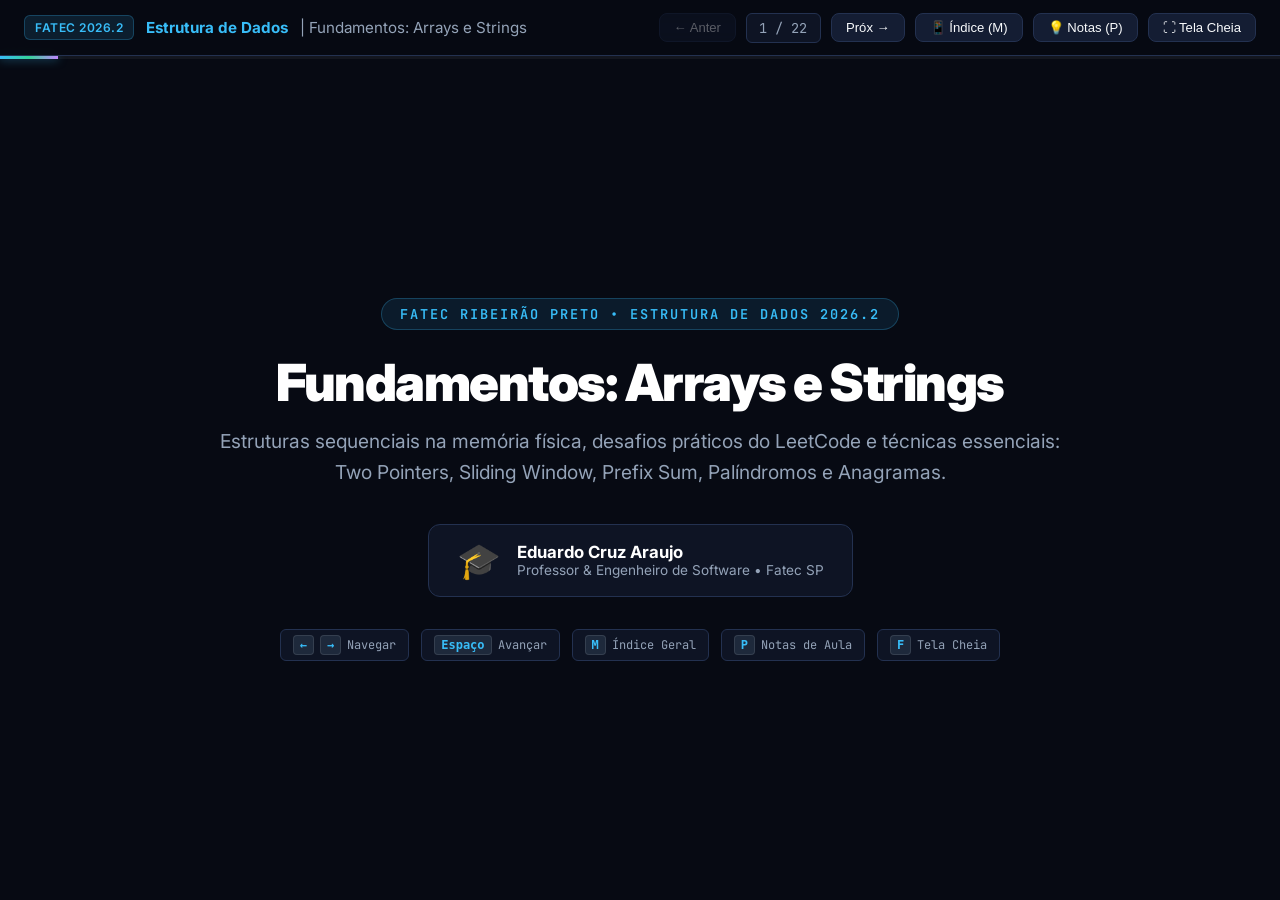
==== 03-ed-fundamentos-arrays-e-strings/src/demo/index.html @ 497ffbe3 "feat(aula-03): adiciona aula 03 - Fundamentos: Arrays e Strings com demo interativa e desafios do Le" ====
<!DOCTYPE html>
<html lang="pt-BR">
<head>
  <meta charset="UTF-8">
  <meta name="viewport" content="width=device-width, initial-scale=1.0">
  <title>Fundamentos: Arrays e Strings | Estrutura de Dados | Fatec</title>
  <link rel="preconnect" href="https://fonts.googleapis.com">
  <link rel="preconnect" href="https://fonts.gstatic.com" crossorigin>
  <link href="https://fonts.googleapis.com/css2?family=Fira+Code:wght@400;600&family=Inter:wght@400;500;600;700;800;900&family=JetBrains+Mono:wght@400;600;700&display=swap" rel="stylesheet">
  <link rel="stylesheet" href="styles.css">
</head>
<body>

  <!-- Top Application Navigation Bar -->
  <header class="app-header">
    <div class="brand">
      <span class="brand-badge">FATEC 2026.2</span>
      <span>Estrutura de Dados</span>
      <span style="color: var(--text-muted); font-weight: 400;">| Fundamentos: Arrays e Strings</span>
    </div>
    
    <div class="header-controls">
      <button class="btn-nav" id="btn-prev" title="Slide Anterior (Seta Esquerda)">← Anter</button>
      <span class="slide-counter" id="slide-counter">1 / 22</span>
      <button class="btn-nav" id="btn-next" title="Próximo Slide (Seta Direita / Espaço)">Próx →</button>
      <button class="btn-nav" id="btn-overview" title="Menu de Navegação (Teclas M)">📱 Índice (M)</button>
      <button class="btn-nav" id="btn-notes" title="Notas do Apresentador (Tecla P)">💡 Notas (P)</button>
      <button class="btn-nav" id="btn-fullscreen" title="Modo Tela Cheia (Tecla F)">⛶ Tela Cheia</button>
    </div>
  </header>

  <!-- Top Progress Bar -->
  <div class="progress-bar-container">
    <div class="progress-bar" id="progress-bar"></div>
  </div>

  <!-- Slides Viewport -->
  <main class="slides-viewport">

    <!-- SLIDE 1: CAPA -->
    <section class="slide slide-cover active">
      <span class="cover-badge">FATEC RIBEIRÃO PRETO • ESTRUTURA DE DADOS 2026.2</span>
      <h1 class="cover-title">Fundamentos: Arrays e Strings</h1>
      <p class="cover-subtitle">Estruturas sequenciais na memória física, desafios práticos do LeetCode e técnicas essenciais: Two Pointers, Sliding Window, Prefix Sum, Palíndromos e Anagramas.</p>
      
      <div class="author-box">
        <div style="font-size: 2.2rem;">🎓</div>
        <div class="author-info">
          <div class="author-name">Eduardo Cruz Araujo</div>
          <div class="author-meta">Professor & Engenheiro de Software • Fatec SP</div>
        </div>
      </div>

      <div class="keyboard-hints">
        <div class="kbd-pill"><kbd>←</kbd> <kbd>→</kbd> Navegar</div>
        <div class="kbd-pill"><kbd>Espaço</kbd> Avançar</div>
        <div class="kbd-pill"><kbd>M</kbd> Índice Geral</div>
        <div class="kbd-pill"><kbd>P</kbd> Notas de Aula</div>
        <div class="kbd-pill"><kbd>F</kbd> Tela Cheia</div>
      </div>
    </section>

    <!-- SLIDE 2: ARRAYS E A MEMÓRIA -->
    <section class="slide">
      <div class="slide-header">
        <span class="slide-tag">Arquitetura</span>
        <h2 class="slide-title">Arrays e a Disposição na Memória RAM</h2>
        <p class="slide-subtitle">Como posições contíguas garantem acesso imediato em tempo constante <i>O(1)</i>.</p>
      </div>

      <div class="grid-2">
        <div class="card card-highlight">
          <div class="card-title">📦 O Princípio da Contiguidade</div>
          <div class="card-body">
            <p>Um <strong>Array</strong> é armazenado em um bloco sequencial contínuo de endereços de memória.</p>
            <div style="background: #090d16; padding: 12px; border-radius: 8px; margin: 12px 0; font-family: var(--font-mono); font-size: 0.85rem; border-left: 3px solid var(--accent-cyan);">
              <strong>Fórmula de Endereçamento:</strong><br>
              <span style="color: var(--accent-emerald);">Endereço(arr[i]) = Base + (i &times; Tam_Byte)</span>
            </div>
            <p>Como a CPU executa apenas 1 multiplicação e 1 soma aritmética, o acesso indexado <code>arr[i]</code> é estritamente <strong>O(1)</strong>.</p>
          </div>
        </div>

        <div class="card">
          <div class="card-title">⚠️ O Custo do Deslocamento (Shift)</div>
          <div class="card-body">
            <p>Inserir ou remover itens no <strong>início ou meio</strong> quebra a contiguidade, exigindo mover todos os itens subsequentes:</p>
            <ul class="bullet-list" style="margin-top: 10px;">
              <li><code>arr.append(x)</code> / <code>arr.pop()</code>: <strong>O(1)</strong> (sem deslocamento)</li>
              <li><code>arr.insert(0, x)</code> / <code>arr.pop(0)</code>: <strong style="color: var(--accent-rose);">O(N)</strong> (desloca <i>N</i> elementos)</li>
            </ul>
          </div>
        </div>
      </div>

      <!-- Live Memory Addressing & Shift Simulator -->
      <div class="interactive-widget">
        <div class="widget-toolbar">
          <div class="toolbar-title">🧪 SIMULADOR: ENDEREÇAMENTO FÍSICO E DESLOCAMENTO (SHIFT)</div>
          <div class="toolbar-controls">
            <button class="btn-nav" id="btn-mem-access">🔍 Acessar Índice 3 (O(1))</button>
            <button class="btn-nav" id="btn-mem-insert">➕ Inserir no Início (O(N) Shift)</button>
            <button class="btn-nav" id="btn-mem-reset">🔄 Resetar Vetor</button>
          </div>
        </div>
        <div class="widget-body">
          <div class="array-container" id="mem-array-view"></div>
          <div class="status-box" id="mem-status-box">
            <span>Clique nos botões acima para simular a fórmula aritmética de acesso ou o deslocamento de memória.</span>
          </div>
        </div>
      </div>
    </section>

    <!-- SLIDE 3: ARRAYS ESTÁTICOS VS DINÂMICOS -->
    <section class="slide">
      <div class="slide-header">
        <span class="slide-tag">Alocação</span>
        <h2 class="slide-title">Arrays Estáticos vs Arrays Dinâmicos</h2>
        <p class="slide-subtitle">Como linguagens de alto nível (Python, Java, C++) expandem capacidade sob demanda.</p>
      </div>

      <div class="grid-2">
        <div class="card card-emerald">
          <div class="card-title">📊 Comparativo Arquitetural</div>
          <div class="card-body">
            <table class="data-table">
              <thead>
                <tr>
                  <th>Propriedade</th>
                  <th>Estático (C, Java[])</th>
                  <th>Dinâmico (Python `list`)</th>
                </tr>
              </thead>
              <tbody>
                <tr>
                  <td><strong>Tamanho</strong></td>
                  <td>Fixo na criação</td>
                  <td>Expansível em runtime</td>
                </tr>
                <tr>
                  <td><strong>Inserção Fim</strong></td>
                  <td>Limitada ao tamanho</td>
                  <td><code>O(1)</code> Amortizado</td>
                </tr>
                <tr>
                  <td><strong>Estratégia</strong></td>
                  <td>Bloco estrito</td>
                  <td>Buffer dobrado (2x)</td>
                </tr>
              </tbody>
            </table>
          </div>
        </div>

        <div class="card card-purple">
          <div class="card-title">🔄 O Segredo do Redimensionamento Amortizado</div>
          <div class="card-body">
            <p>Quando o buffer atinge a capacidade máxima <i>C</i>:</p>
            <ol style="margin-left: 20px; margin-top: 8px; line-height: 1.6;">
              <li>Aloca um novo bloco com o dobro da capacidade (2<i>C</i>).</li>
              <li>Copia os <i>N</i> elementos antigos para o novo endereço (<i>O(N)</i>).</li>
              <li>Libera o bloco antigo da memória.</li>
            </ol>
            <p style="margin-top: 10px; color: var(--accent-emerald);">✨ As <i>N</i> inserções baratas <i>O(1)</i> pagam antecipadamente a cópia cara ocasional.</p>
          </div>
        </div>
      </div>

      <!-- Dynamic Array Growth Simulator -->
      <div class="interactive-widget">
        <div class="widget-toolbar">
          <div class="toolbar-title">🧪 SIMULADOR: EXPANSÃO DO BUFFER DE UM ARRAY DINÂMICO</div>
          <div class="toolbar-controls">
            <button class="btn-nav active" id="btn-dyn-append">➕ Executar `append()`</button>
            <button class="btn-nav" id="btn-dyn-fill">🚀 Preencher 10 Elementos</button>
            <button class="btn-nav" id="btn-dyn-reset">🔄 Resetar Buffer</button>
          </div>
        </div>
        <div class="widget-body">
          <div style="display: flex; justify-content: space-between; margin-bottom: 12px; font-family: var(--font-mono); font-size: 0.85rem;">
            <span>Tamanho Atual (N): <strong id="dyn-size" style="color: var(--accent-cyan);">0</strong></span>
            <span>Capacidade Alocada (C): <strong id="dyn-cap" style="color: var(--accent-purple);">4</strong></span>
            <span>Custo da Última Operação: <strong id="dyn-cost" style="color: var(--accent-emerald);">O(1)</strong></span>
          </div>
          <div class="array-container" id="dyn-array-view"></div>
          <div class="status-box" id="dyn-status-box">
            <span>Adicione elementos para ver quando o redimensionamento e a cópia de memória ocorrem.</span>
          </div>
        </div>
      </div>
    </section>

    <!-- SLIDE 4: STRINGS E IMUTABILIDADE -->
    <section class="slide">
      <div class="slide-header">
        <span class="slide-tag">Strings</span>
        <h2 class="slide-title">Strings e a Armadilha da Imutabilidade</h2>
        <p class="slide-subtitle">Por que concatenar strings com <code>+</code> em laços gera complexidade quadrática <i>O(N<sup>2</sup>)</i>.</p>
      </div>

      <div class="grid-2">
        <div class="card card-highlight">
          <div class="card-title">⚠️ Concatenação Ingênua: O(N<sup>2</sup>)</div>
          <div class="card-body">
            <p>Em Python, strings são <strong>imutáveis</strong>. Fazer <code>s = s + ch</code> aloca uma nova string e copia todos os caracteres anteriores:</p>
            <div class="code-box" style="margin-top: 10px;">
              <div class="code-header"><span class="code-lang">Python (Lento)</span></div>
              <pre class="code-content"><span class="kw">def</span> <span class="fn">concat_bad</span>(words):
    result = <span class="str">""</span>
    <span class="kw">for</span> w <span class="kw">in</span> words:
        result = result + w  <span class="com"># Copia tudo de novo! O(N²)</span>
    <span class="kw">return</span> result</pre>
            </div>
          </div>
        </div>

        <div class="card card-emerald">
          <div class="card-title">🚀 A Solução Eficiente: `"".join()` O(N)</div>
          <div class="card-body">
            <p>Calcula o tamanho total prévio, aloca um único bloco na memória e copia cada pedaço em uma passada:</p>
            <div class="code-box" style="margin-top: 10px;">
              <div class="code-header"><span class="code-lang">Python (Ótimo)</span></div>
              <pre class="code-content"><span class="kw">def</span> <span class="fn">concat_good</span>(words):
    <span class="kw">return</span> <span class="str">""</span>.<span class="fn">join</span>(words)  <span class="com"># Alocação única! O(N)</span></pre>
            </div>
          </div>
        </div>
      </div>

      <!-- String Concat Benchmark Widget -->
      <div class="interactive-widget">
        <div class="widget-toolbar">
          <div class="toolbar-title">🧪 SIMULADOR: CONCATENAÇÃO EM LAÇO (+) VS "".join()</div>
          <div class="toolbar-controls">
            <button class="btn-nav" id="btn-str-100">N = 500 chars</button>
            <button class="btn-nav" id="btn-str-5k">N = 5.000 chars</button>
            <button class="btn-nav" id="btn-str-50k">N = 50.000 chars</button>
            <button class="btn-nav active" id="btn-str-run">▶️ Rodar Comparativo</button>
          </div>
        </div>
        <div class="widget-body">
          <div class="grid-2" style="margin-top: 0;">
            <div class="card" style="background: #090d16;">
              <div style="font-weight: 700; color: var(--accent-rose); margin-bottom: 6px;">Operação `s = s + ch` (O(N<sup>2</sup>))</div>
              <div style="font-size: 0.85rem; color: var(--text-dim);">Cópias de caracteres na RAM: <strong id="str-bad-copies" style="color: #fff;">--</strong></div>
              <div style="font-size: 0.85rem; color: var(--text-dim); margin-top: 4px;">Tempo estimado: <strong id="str-bad-time" style="color: var(--accent-rose);">--</strong></div>
            </div>
            <div class="card" style="background: #090d16;">
              <div style="font-weight: 700; color: var(--accent-emerald); margin-bottom: 6px;">Operação `"".join(lista)` (O(N))</div>
              <div style="font-size: 0.85rem; color: var(--text-dim);">Cópias de caracteres na RAM: <strong id="str-good-copies" style="color: #fff;">--</strong></div>
              <div style="font-size: 0.85rem; color: var(--text-dim); margin-top: 4px;">Tempo estimado: <strong id="str-good-time" style="color: var(--accent-emerald);">--</strong></div>
            </div>
          </div>
        </div>
      </div>
    </section>

    <!-- SLIDE 5: DESAFIO LEETCODE 167 -->
    <section class="slide">
      <div class="slide-header">
        <span class="slide-tag">Desafio LeetCode</span>
        <h2 class="slide-title">Problema: Two Sum II - Array Já Ordenado</h2>
        <p class="slide-subtitle">Como encontrar o par de elementos sem força bruta e sem memória extra?</p>
      </div>

      <div class="problem-card">
        <div class="problem-header">
          <div class="problem-badges">
            <a href="https://leetcode.com/problems/two-sum-ii-input-array-is-sorted/" target="_blank" class="leetcode-badge">
              <span>LeetCode #167</span>
            </a>
            <span class="diff-pill diff-med">Médio / Fácil</span>
          </div>
          <span style="font-family: var(--font-mono); font-size: 0.8rem; color: var(--text-dim);">Tópico: Two Pointers Convergentes</span>
        </div>

        <div class="problem-statement">
          Dado um array de inteiros <code>numbers</code> que <strong>já está ordenado em ordem crescente</strong>, encontre dois números que somem exatamente o valor <code>target</code>. Retorne os índices dos dois números.
        </div>

        <div class="example-box">
          <strong>Exemplo:</strong> <code>numbers = [2, 7, 11, 15]</code>, <code>target = 9</code><br>
          <strong>Saída:</strong> <code>[0, 1]</code> (ou <code>[1, 2]</code> em 1-based) &rarr; pois <code>numbers[0] + numbers[1] = 2 + 7 = 9</code>.
        </div>

        <div class="reflection-box">
          <div class="reflection-title">💬 Ponto de Discussão para a Turma:</div>
          <div class="reflection-body">
            1. A <strong>força bruta</strong> com dois laços aninhados testa todos os pares com custo <i>O(N<sup>2</sup>)</i>.<br>
            2. Uma <strong>tabela hash (dicionário)</strong> resolveria em <i>O(N)</i> tempo, mas consumiria <i>O(N)</i> de memória auxiliar.<br>
            3. <strong>Pergunta:</strong> Como podemos aproveitar que o vetor <strong>já vem ordenado</strong> para resolver com <strong>tempo linear <i>O(N)</i> e espaço estritamente constante <i>O(1)</i></strong>?
          </div>
        </div>
      </div>
    </section>

    <!-- SLIDE 6: TÉCNICA DOIS PONTEIROS CONVERGENTES + SIMULADOR -->
    <section class="slide">
      <div class="slide-header">
        <span class="slide-tag">Técnica & Solução</span>
        <h2 class="slide-title">Técnica: Dois Ponteiros Convergentes</h2>
        <p class="slide-subtitle">Solução ótima em <i>O(N)</i> tempo e <i>O(1)</i> espaço auxiliar.</p>
      </div>

      <div class="grid-2">
        <div class="card card-highlight">
          <div class="card-title">💡 A Lógica Determinística</div>
          <div class="card-body">
            <p>Posicionamos <code>left = 0</code> no menor valor e <code>right = N - 1</code> no maior valor:</p>
            <ul class="bullet-list" style="margin-top: 10px;">
              <li>Se <code>nums[left] + nums[right] == target</code>: <strong style="color: var(--accent-emerald);">Par encontrado!</strong></li>
              <li>Se <code>soma &lt; target</code>: Precisamos de soma maior &rarr; avança <code>left += 1</code>.</li>
              <li>Se <code>soma &gt; target</code>: Precisamos de soma menor &rarr; recua <code>right -= 1</code>.</li>
            </ul>
          </div>
        </div>

        <div class="code-box">
          <div class="code-header"><span class="code-lang">Python • O(N) Tempo / O(1) Espaço</span></div>
          <pre class="code-content"><span class="kw">def</span> <span class="fn">two_sum_sorted</span>(nums, target):
    left, right = <span class="num">0</span>, <span class="fn">len</span>(nums) - <span class="num">1</span>
    <span class="kw">while</span> left &lt; right:
        current_sum = nums[left] + nums[right]
        <span class="kw">if</span> current_sum == target:
            <span class="kw">return</span> (left, right)
        <span class="kw">elif</span> current_sum &lt; target:
            left += <span class="num">1</span>
        <span class="kw">else</span>:
            right -= <span class="num">1</span>
    <span class="kw">return</span> <span class="kw">None</span></pre>
        </div>
      </div>

      <!-- Two Pointers Simulator -->
      <div class="interactive-widget">
        <div class="widget-toolbar">
          <div class="toolbar-title">🧪 SIMULADOR: CONVERGÊNCIA DOS PONTEIROS (TARGET = 13)</div>
          <div class="toolbar-controls">
            <button class="btn-nav active" id="btn-tp-step">👣 Próximo Passo</button>
            <button class="btn-nav" id="btn-tp-auto">▶️ Auto Play</button>
            <button class="btn-nav" id="btn-tp-reset">🔄 Resetar</button>
          </div>
        </div>
        <div class="widget-body">
          <div class="array-container" id="tp-array-view"></div>
          
          <div class="grid-3" style="margin-top: 10px;">
            <div class="card" style="background: #090d16; padding: 12px;">
              <div style="font-size: 0.78rem; color: var(--text-dim);">Ponteiro Esquerdo (`left`):</div>
              <strong id="tp-val-left" style="color: var(--accent-cyan); font-size: 1.1rem;">Índice 0 (Valor: 1)</strong>
            </div>
            <div class="card" style="background: #090d16; padding: 12px;">
              <div style="font-size: 0.78rem; color: var(--text-dim);">Ponteiro Direito (`right`):</div>
              <strong id="tp-val-right" style="color: var(--accent-purple); font-size: 1.1rem;">Índice 7 (Valor: 20)</strong>
            </div>
            <div class="card" style="background: #090d16; padding: 12px;">
              <div style="font-size: 0.78rem; color: var(--text-dim);">Soma Atual vs Target:</div>
              <strong id="tp-val-sum" style="color: var(--accent-amber); font-size: 1.1rem;">1 + 20 = 21 (&gt; 13)</strong>
            </div>
          </div>

          <div class="status-box" id="tp-status-box">
            <span>Clique em "Próximo Passo" para iniciar a busca.</span>
          </div>
        </div>
      </div>
    </section>

    <!-- SLIDE 7: DESAFIO LEETCODE 26 -->
    <section class="slide">
      <div class="slide-header">
        <span class="slide-tag">Desafio LeetCode</span>
        <h2 class="slide-title">Problema: Remover Duplicatas de Vetor Ordenado</h2>
        <p class="slide-subtitle">Como modificar o array in-place sem alocar listas extras e sem custo de shift <i>O(N<sup>2</sup>)</i>?</p>
      </div>

      <div class="problem-card">
        <div class="problem-header">
          <div class="problem-badges">
            <a href="https://leetcode.com/problems/remove-duplicates-from-sorted-array/" target="_blank" class="leetcode-badge">
              <span>LeetCode #26</span>
            </a>
            <span class="diff-pill diff-easy">Fácil</span>
          </div>
          <span style="font-family: var(--font-mono); font-size: 0.8rem; color: var(--text-dim);">Tópico: Dois Ponteiros In-Place</span>
        </div>

        <div class="problem-statement">
          Dado um array de inteiros ordenado <code>nums</code>, remova os elementos duplicados <strong>in-place</strong> de forma que cada elemento único apareça apenas uma vez. Retorne o novo comprimento <code>k</code>. O prefixo <code>nums[0...k-1]</code> deve conter os elementos únicos.
        </div>

        <div class="example-box">
          <strong>Exemplo:</strong> <code>nums = [1, 1, 2, 2, 3]</code><br>
          <strong>Saída:</strong> Retorna <code>3</code>, e os primeiros 3 elementos de <code>nums</code> passam a ser <code>[1, 2, 3]</code>.
        </div>

        <div class="reflection-box">
          <div class="reflection-title">💬 Ponto de Discussão para a Turma:</div>
          <div class="reflection-body">
            1. Se usássemos <code>nums.pop(i)</code> a cada elemento repetido, cada remoção deslocaria os elementos à direita (custo <i>O(N)</i> por remoção), resultando em <strong><i>O(N<sup>2</sup>)</i></strong>!<br>
            2. Se usássemos <code>set(nums)</code>, gastaríamos <i>O(N)</i> de memória auxiliar.<br>
            3. <strong>Pergunta:</strong> Como usar dois ponteiros na mesma direção para sobrescrever o próprio array em tempo <strong><i>O(N)</i></strong> e memória <strong><i>O(1)</i></strong>?
          </div>
        </div>
      </div>
    </section>

    <!-- SLIDE 8: TÉCNICA PONTEIROS RÁPIDO E LENTO -->
    <section class="slide">
      <div class="slide-header">
        <span class="slide-tag">Técnica & Solução</span>
        <h2 class="slide-title">Técnica: Dois Ponteiros Rápido e Lento (In-Place)</h2>
        <p class="slide-subtitle">Sobrescrevendo posições no próprio vetor sem criar estruturas intermediárias.</p>
      </div>

      <div class="grid-2">
        <div class="card card-purple">
          <div class="card-title">📝 LeetCode #26: Remover Duplicados</div>
          <div class="card-body">
            <p>O ponteiro <code>slow</code> marca o último elemento único confirmado. O ponteiro <code>fast</code> busca novidades:</p>
            <div class="code-box" style="margin-top: 10px;">
              <div class="code-header"><span class="code-lang">Python O(N) Tempo / O(1) Espaço</span></div>
              <pre class="code-content"><span class="kw">def</span> <span class="fn">remove_duplicates</span>(nums):
    <span class="kw">if not</span> nums: <span class="kw">return</span> <span class="num">0</span>
    slow = <span class="num">0</span>
    <span class="kw">for</span> fast <span class="kw">in</span> <span class="fn">range</span>(<span class="num">1</span>, <span class="fn">len</span>(nums)):
        <span class="kw">if</span> nums[fast] != nums[slow]:
            slow += <span class="num">1</span>
            nums[slow] = nums[fast]  <span class="com"># Grava elemento</span>
    <span class="kw">return</span> slow + <span class="num">1</span></pre>
            </div>
          </div>
        </div>

        <div class="card card-emerald">
          <div class="card-title">🔄 LeetCode #283: Mover Zeros</div>
          <div class="card-body">
            <p>Agrupa todos os elementos diferentes de zero à esquerda e empurra os zeros para a direita:</p>
            <div class="code-box" style="margin-top: 10px;">
              <div class="code-header"><span class="code-lang">Python O(N) Tempo / O(1) Espaço</span></div>
              <pre class="code-content"><span class="kw">def</span> <span class="fn">move_zeroes</span>(nums):
    slow = <span class="num">0</span>
    <span class="kw">for</span> fast <span class="kw">in</span> <span class="fn">range</span>(<span class="fn">len</span>(nums)):
        <span class="kw">if</span> nums[fast] != <span class="num">0</span>:
            nums[slow], nums[fast] = nums[fast], nums[slow]
            slow += <span class="num">1</span>
    <span class="kw">return</span> nums</pre>
            </div>
          </div>
        </div>
      </div>
    </section>

    <!-- SLIDE 9: DESAFIO LEETCODE 643 -->
    <section class="slide">
      <div class="slide-header">
        <span class="slide-tag">Desafio LeetCode</span>
        <h2 class="slide-title">Problema: Subarray de Tamanho Fixo com Maior Média</h2>
        <p class="slide-subtitle">Como evitar recalcular somas de fatias contíguas do zero?</p>
      </div>

      <div class="problem-card">
        <div class="problem-header">
          <div class="problem-badges">
            <a href="https://leetcode.com/problems/maximum-average-subarray-i/" target="_blank" class="leetcode-badge">
              <span>LeetCode #643</span>
            </a>
            <span class="diff-pill diff-easy">Fácil</span>
          </div>
          <span style="font-family: var(--font-mono); font-size: 0.8rem; color: var(--text-dim);">Tópico: Janela Deslizante Fixa</span>
        </div>

        <div class="problem-statement">
          Dado um array <code>nums</code> composto por <i>n</i> inteiros e um inteiro <code>k</code>, encontre um subarray contíguo de tamanho exatamente <code>k</code> que possua a <strong>maior média de valor</strong> e retorne esse valor.
        </div>

        <div class="example-box">
          <strong>Exemplo:</strong> <code>nums = [1, 12, -5, -6, 50, 3]</code>, <code>k = 4</code><br>
          • Janela 1: <code>[1, 12, -5, -6]</code> &rarr; Soma = 2<br>
          • Janela 2: <code>[12, -5, -6, 50]</code> &rarr; Soma = 51 ⭐ &rarr; Média = <code>51 / 4 = 12.75</code>
        </div>

        <div class="reflection-box">
          <div class="reflection-title">💬 Ponto de Discussão para a Turma:</div>
          <div class="reflection-body">
            1. Fazer um laço de tamanho <i>K</i> para cada uma das (<i>N &minus; K</i>) posições custaria <strong><i>O(N &times; K)</i></strong>.<br>
            2. <strong>Pergunta:</strong> Ao mover a janela 1 posição para o lado, quais elementos realmente mudam na soma total? Como fazer essa transição em tempo constante <strong><i>O(1)</i></strong>?
          </div>
        </div>
      </div>
    </section>

    <!-- SLIDE 10: TÉCNICA JANELA DESLIZANTE FIXA + SIMULADOR -->
    <section class="slide">
      <div class="slide-header">
        <span class="slide-tag">Técnica & Solução</span>
        <h2 class="slide-title">Técnica: Janela Deslizante de Tamanho Fixo</h2>
        <p class="slide-subtitle">Atualização do estado da janela em <i>O(1)</i> por deslocamento (+ novo, &minus; antigo).</p>
      </div>

      <div class="grid-2">
        <div class="card card-highlight">
          <div class="card-title">🪟 Transição em Tempo Constante</div>
          <div class="card-body">
            <p>Calculamos a primeira janela de tamanho <i>K</i>. Para cada passo subsequente:</p>
            <div style="background: #090d16; padding: 12px; border-radius: 8px; margin: 10px 0; font-family: var(--font-mono); font-size: 0.85rem;">
              <span style="color: var(--accent-emerald);">+ Entra elemento da direita (nums[right])</span><br>
              <span style="color: var(--accent-rose);">&minus; Sai elemento da esquerda (nums[left])</span>
            </div>
            <p>A complexidade total cai de <i>O(N &times; K)</i> para <strong><i>O(N)</i></strong>!</p>
          </div>
        </div>

        <div class="code-box">
          <div class="code-header"><span class="code-lang">Python • O(N) Tempo / O(1) Espaço</span></div>
          <pre class="code-content"><span class="kw">def</span> <span class="fn">find_max_average</span>(nums, k):
    window_sum = <span class="fn">sum</span>(nums[:k])
    max_sum = window_sum
    <span class="kw">for</span> right <span class="kw">in</span> <span class="fn">range</span>(k, <span class="fn">len</span>(nums)):
        left = right - k
        window_sum += nums[right] - nums[left]
        <span class="kw">if</span> window_sum &gt; max_sum:
            max_sum = window_sum
    <span class="kw">return</span> max_sum / k</pre>
        </div>
      </div>

      <!-- Sliding Window Simulator -->
      <div class="interactive-widget">
        <div class="widget-toolbar">
          <div class="toolbar-title">🧪 SIMULADOR: SUBARRAY DE TAMANHO K = 3 COM SOMA MÁXIMA</div>
          <div class="toolbar-controls">
            <button class="btn-nav active" id="btn-sw-step">👣 Deslizar Janela</button>
            <button class="btn-nav" id="btn-sw-auto">▶️ Auto Play</button>
            <button class="btn-nav" id="btn-sw-reset">🔄 Resetar</button>
          </div>
        </div>
        <div class="widget-body">
          <div class="array-container" id="sw-array-view"></div>
          
          <div class="grid-3" style="margin-top: 10px;">
            <div class="card" style="background: #090d16; padding: 12px;">
              <div style="font-size: 0.78rem; color: var(--text-dim);">Janela Atual [L ... R]:</div>
              <strong id="sw-val-window" style="color: var(--accent-amber); font-size: 1.1rem;">[ 2, 1, 5 ]</strong>
            </div>
            <div class="card" style="background: #090d16; padding: 12px;">
              <div style="font-size: 0.78rem; color: var(--text-dim);">Cálculo O(1) da Transição:</div>
              <strong id="sw-val-calc" style="color: var(--accent-cyan); font-size: 1.1rem;">Soma Inicial: 8</strong>
            </div>
            <div class="card" style="background: #090d16; padding: 12px;">
              <div style="font-size: 0.78rem; color: var(--text-dim);">Soma Máxima Encontrada:</div>
              <strong id="sw-val-max" style="color: var(--accent-emerald); font-size: 1.1rem;">Max = 8</strong>
            </div>
          </div>

          <div class="status-box" id="sw-status-box">
            <span>Clique em "Deslizar Janela" para ver as operações de adição (+) e subtração (&minus;) em O(1).</span>
          </div>
        </div>
      </div>
    </section>

    <!-- SLIDE 11: DESAFIO LEETCODE 209 -->
    <section class="slide">
      <div class="slide-header">
        <span class="slide-tag">Desafio LeetCode</span>
        <h2 class="slide-title">Problema: Menor Subarray com Soma &ge; S</h2>
        <p class="slide-subtitle">Como encontrar o tamanho ótimo quando o comprimento da janela é variável?</p>
      </div>

      <div class="problem-card">
        <div class="problem-header">
          <div class="problem-badges">
            <a href="https://leetcode.com/problems/minimum-size-subarray-sum/" target="_blank" class="leetcode-badge">
              <span>LeetCode #209</span>
            </a>
            <span class="diff-pill diff-med">Médio</span>
          </div>
          <span style="font-family: var(--font-mono); font-size: 0.8rem; color: var(--text-dim);">Tópico: Janela Deslizante Dinâmica</span>
        </div>

        <div class="problem-statement">
          Dado um array de inteiros positivos <code>nums</code> e um inteiro positivo <code>target</code>, retorne o <strong>comprimento mínimo</strong> de um subarray contíguo cuja soma seja maior ou igual a <code>target</code>. Se não existir, retorne <code>0</code>.
        </div>

        <div class="example-box">
          <strong>Exemplo:</strong> <code>target = 7</code>, <code>nums = [2, 3, 1, 2, 4, 3]</code><br>
          • Subarray <code>[2, 3, 1, 2]</code> tem soma 8 &ge; 7 (tam 4)<br>
          • Subarray <code>[4, 3]</code> tem soma 7 &ge; 7 (tam 2) ⭐ &rarr; Resposta: <code>2</code>.
        </div>

        <div class="reflection-box">
          <div class="reflection-title">💬 Ponto de Discussão para a Turma:</div>
          <div class="reflection-body">
            1. Como o tamanho da janela não é fixo, testar todas as combinações de início e fim custaria <i>O(N<sup>2</sup>)</i>.<br>
            2. <strong>Pergunta:</strong> Como expandir a borda direita até bater a meta e encolher a borda esquerda para encontrar o menor tamanho possível em tempo linear <strong><i>O(N)</i></strong>?
          </div>
        </div>
      </div>
    </section>

    <!-- SLIDE 12: TÉCNICA JANELA DINÂMICA -->
    <section class="slide">
      <div class="slide-header">
        <span class="slide-tag">Técnica & Solução</span>
        <h2 class="slide-title">Técnica: Janela Deslizante Dinâmica (Expand & Shrink)</h2>
        <p class="slide-subtitle">Controle coordenado de duas bordas com análise amortizada <i>O(N)</i>.</p>
      </div>

      <div class="grid-2">
        <div class="card card-purple">
          <div class="card-title">📏 Mecânica do Expand & Shrink</div>
          <div class="card-body">
            <p>1. <strong>Expandir:</strong> Avança <code>right</code> adicionando elementos até que a condição seja satisfeita (<code>current_sum &ge; target</code>).</p>
            <p style="margin-top: 8px;">2. <strong>Encolher:</strong> Enquanto a condição for válida, tenta avançar <code>left</code> para minimizar a janela.</p>
            <p style="margin-top: 10px; color: var(--accent-emerald);">⚡ Como <code>left</code> e <code>right</code> avançam no máximo <i>N</i> vezes cada, o tempo total é estritamente <strong><i>O(N)</i></strong>.</p>
          </div>
        </div>

        <div class="code-box">
          <div class="code-header"><span class="code-lang">Python O(N) Tempo / O(1) Espaço</span></div>
          <pre class="code-content"><span class="kw">def</span> <span class="fn">min_subarray_len</span>(target, nums):
    left, current_sum = <span class="num">0</span>, <span class="num">0</span>
    min_len = <span class="fn">float</span>(<span class="str">'inf'</span>)
    
    <span class="kw">for</span> right <span class="kw">in</span> <span class="fn">range</span>(<span class="fn">len</span>(nums)):
        current_sum += nums[right]  <span class="com"># Expande</span>
        
        <span class="kw">while</span> current_sum &gt;= target:  <span class="com"># Encolhe</span>
            min_len = <span class="fn">min</span>(min_len, right - left + <span class="num">1</span>)
            current_sum -= nums[left]
            left += <span class="num">1</span>
            
    <span class="kw">return</span> min_len <span class="kw">if</span> min_len != <span class="fn">float</span>(<span class="str">'inf'</span>) <span class="kw">else</span> <span class="num">0</span></pre>
        </div>
      </div>
    </section>

    <!-- SLIDE 13: DESAFIO LEETCODE 303 -->
    <section class="slide">
      <div class="slide-header">
        <span class="slide-tag">Desafio LeetCode</span>
        <h2 class="slide-title">Problema: Consultas de Soma de Intervalo (Range Sum)</h2>
        <p class="slide-subtitle">Como responder a milhares de perguntas de soma de fatias em tempo instantâneo <i>O(1)</i>?</p>
      </div>

      <div class="problem-card">
        <div class="problem-header">
          <div class="problem-badges">
            <a href="https://leetcode.com/problems/range-sum-query-immutable/" target="_blank" class="leetcode-badge">
              <span>LeetCode #303</span>
            </a>
            <span class="diff-pill diff-easy">Fácil</span>
          </div>
          <span style="font-family: var(--font-mono); font-size: 0.8rem; color: var(--text-dim);">Tópico: Prefix Sum (Soma de Prefixos)</span>
        </div>

        <div class="problem-statement">
          Dado um array de inteiros <code>nums</code>, responda a <strong>múltiplas consultas de soma</strong> do intervalo <code>[L, R]</code>, calculando a soma dos elementos de <code>nums[L]</code> até <code>nums[R]</code> inclusive.
        </div>

        <div class="example-box">
          <strong>Cenário de Escala:</strong> Array com <i>N</i> = 100.000 elementos e <i>Q</i> = 100.000 consultas.<br>
          • Se cada consulta fizer um loop de <i>L</i> até <i>R</i> &rarr; Custo total: <i>O(Q &times; N)</i> = <strong>10.000.000.000 operações</strong> (&rarr; Time Limit Exceeded!).
        </div>

        <div class="reflection-box">
          <div class="reflection-title">💬 Ponto de Discussão para a Turma:</div>
          <div class="reflection-body">
            1. Podemos gastar um pré-processamento inicial de <i>O(N)</i> para acumular as somas.<br>
            2. <strong>Pergunta:</strong> Como usar essa tabela acumulada para responder a <strong>qualquer consulta em uma única subtração aritmética de tempo <i>O(1)</i></strong>?
          </div>
        </div>
      </div>
    </section>

    <!-- SLIDE 14: TÉCNICA PREFIX SUM + SIMULADOR -->
    <section class="slide">
      <div class="slide-header">
        <span class="slide-tag">Técnica & Solução</span>
        <h2 class="slide-title">Técnica: Vetor de Soma de Prefixos (Prefix Sum)</h2>
        <p class="slide-subtitle">Consultas de intervalo respondidas em <i>O(1)</i> através da fórmula <i>P[R] &minus; P[L&minus;1]</i>.</p>
      </div>

      <div class="grid-2">
        <div class="card card-highlight">
          <div class="card-title">⚡ A Dedução da Fórmula</div>
          <div class="card-body">
            <p>Construímos o vetor acumulado: <code>P[i] = P[i-1] + nums[i]</code>.</p>
            <div style="background: #090d16; padding: 12px; border-radius: 8px; margin: 10px 0; font-family: var(--font-mono); font-size: 0.9rem; border-left: 3px solid var(--accent-cyan);">
              <span style="color: var(--accent-emerald);">Soma(L, R) = P[R] &minus; P[L &minus; 1]</span> &nbsp; (se L &gt; 0)<br>
              <span style="color: var(--accent-emerald);">Soma(0, R) = P[R]</span> &nbsp; (se L = 0)
            </div>
            <p>Total para <i>Q</i> consultas: <strong><i>O(N + Q)</i></strong> em vez de <i>O(Q &times; N)</i>!</p>
          </div>
        </div>

        <div class="code-box">
          <div class="code-header"><span class="code-lang">Python • LeetCode #303</span></div>
          <pre class="code-content"><span class="kw">class</span> <span class="typ">NumArray</span>:
    <span class="kw">def</span> <span class="fn">__init__</span>(self, nums: <span class="typ">list</span>[<span class="typ">int</span>]):
        self.prefix = [<span class="num">0</span>] * <span class="fn">len</span>(nums)
        <span class="kw">if</span> nums:
            self.prefix[<span class="num">0</span>] = nums[<span class="num">0</span>]
            <span class="kw">for</span> i <span class="kw">in</span> <span class="fn">range</span>(<span class="num">1</span>, <span class="fn">len</span>(nums)):
                self.prefix[i] = self.prefix[i - <span class="num">1</span>] + nums[i]
                
    <span class="kw">def</span> <span class="fn">sumRange</span>(self, left: <span class="typ">int</span>, right: <span class="typ">int</span>) -&gt; <span class="typ">int</span>:
        <span class="kw">if</span> left == <span class="num">0</span>: <span class="kw">return</span> self.prefix[right]
        <span class="kw">return</span> self.prefix[right] - self.prefix[left - <span class="num">1</span>]</pre>
        </div>
      </div>

      <!-- Prefix Sum Interactive Simulator -->
      <div class="interactive-widget">
        <div class="widget-toolbar">
          <div class="toolbar-title">🧪 SIMULADOR: SELETOR DE RANGE [L, R]</div>
          <div class="toolbar-controls">
            <div class="range-slider-group">
              <label>L: <span class="slider-val" id="ps-l-val">1</span></label>
              <input type="range" id="ps-l-slider" min="0" max="5" value="1">
            </div>
            <div class="range-slider-group">
              <label>R: <span class="slider-val" id="ps-r-val">4</span></label>
              <input type="range" id="ps-r-slider" min="0" max="5" value="4">
            </div>
          </div>
        </div>
        <div class="widget-body">
          <div style="font-size: 0.85rem; color: var(--text-muted); margin-bottom: 6px;">Vetor Original A:</div>
          <div class="array-container" id="ps-arr-view"></div>

          <div style="font-size: 0.85rem; color: var(--text-muted); margin-top: 10px; margin-bottom: 6px;">Vetor de Prefix Sum P:</div>
          <div class="array-container" id="ps-prefix-view"></div>

          <div class="grid-2" style="margin-top: 14px;">
            <div class="card" style="background: #090d16; padding: 12px;">
              <div style="font-size: 0.78rem; color: var(--text-dim);">Fórmula Prefix Sum:</div>
              <strong id="ps-calc-display" style="color: var(--accent-cyan); font-size: 1.05rem;">P[4] - P[0] = 15 - 3 = 12</strong>
            </div>
            <div class="card" style="background: #090d16; padding: 12px;">
              <div style="font-size: 0.78rem; color: var(--text-dim);">Conferência Manual (Soma Direta):</div>
              <strong id="ps-manual-display" style="color: var(--accent-emerald); font-size: 1.05rem;">A[1] + A[2] + A[3] + A[4] = 2 + 4 + 5 + 1 = 12</strong>
            </div>
          </div>
        </div>
      </div>
    </section>

    <!-- SLIDE 15: DESAFIO LEETCODE 125 -->
    <section class="slide">
      <div class="slide-header">
        <span class="slide-tag">Desafio LeetCode</span>
        <h2 class="slide-title">Problema: Verificação de Palíndromo</h2>
        <p class="slide-subtitle">Como validar palíndromos com pontuação sem gastar memória alocando novas strings?</p>
      </div>

      <div class="problem-card">
        <div class="problem-header">
          <div class="problem-badges">
            <a href="https://leetcode.com/problems/valid-palindrome/" target="_blank" class="leetcode-badge">
              <span>LeetCode #125</span>
            </a>
            <span class="diff-pill diff-easy">Fácil</span>
          </div>
          <span style="font-family: var(--font-mono); font-size: 0.8rem; color: var(--text-dim);">Tópico: Strings & Dois Ponteiros In-Place</span>
        </div>

        <div class="problem-statement">
          Uma frase é um <strong>palíndromo</strong> se, após converter maiúsculas em minúsculas e remover caracteres não-alfanuméricos, ela for lida da mesma forma para frente e para trás.
        </div>

        <div class="example-box">
          <strong>Exemplo 1:</strong> <code>s = "A man, a plan, a canal: Panama"</code> &rarr; Retorna <code>True</code><br>
          <strong>Exemplo 2:</strong> <code>s = "race a car"</code> &rarr; Retorna <code>False</code>
        </div>

        <div class="reflection-box">
          <div class="reflection-title">💬 Ponto de Discussão para a Turma:</div>
          <div class="reflection-body">
            1. Criar uma nova string filtrada na memória consome <i>O(N)</i> de memória auxiliar.<br>
            2. <strong>Pergunta:</strong> Como usar dois ponteiros opostos que pulam espaços e pontuações na string original para alcançar <strong><i>O(N)</i> de tempo e estritamente <i>O(1)</i> de memória</strong>?
          </div>
        </div>
      </div>
    </section>

    <!-- SLIDE 16: TÉCNICA PALÍNDROMOS IN-PLACE -->
    <section class="slide">
      <div class="slide-header">
        <span class="slide-tag">Técnica & Solução</span>
        <h2 class="slide-title">Técnica: Palíndromos com Dois Ponteiros In-Place</h2>
        <p class="slide-subtitle">Validação com memória auxiliar <i>O(1)</i> pulando caracteres não-alfanuméricos.</p>
      </div>

      <div class="grid-2">
        <div class="card card-highlight">
          <div class="card-title">🛡️ Ponteiros Opostos com `isalnum()`</div>
          <div class="card-body">
            <p>O ponteiro <code>left</code> avança enquanto não for letra/dígito, e <code>right</code> recua enquanto não for letra/dígito.</p>
            <p style="margin-top: 10px;">Comparamos os caracteres em minúsculo <code>s[left].lower() == s[right].lower()</code> sem alocar nenhuma string auxiliar na RAM!</p>
          </div>
        </div>

        <div class="code-box">
          <div class="code-header"><span class="code-lang">Python • LeetCode #125 O(N) Tempo / O(1) Espaço</span></div>
          <pre class="code-content"><span class="kw">def</span> <span class="fn">is_palindrome</span>(s: <span class="typ">str</span>) -&gt; <span class="typ">bool</span>:
    left, right = <span class="num">0</span>, <span class="fn">len</span>(s) - <span class="num">1</span>
    <span class="kw">while</span> left &lt; right:
        <span class="kw">while</span> left &lt; right <span class="kw">and not</span> s[left].<span class="fn">isalnum</span>():
            left += <span class="num">1</span>
        <span class="kw">while</span> left &lt; right <span class="kw">and not</span> s[right].<span class="fn">isalnum</span>():
            right -= <span class="num">1</span>
            
        <span class="kw">if</span> s[left].<span class="fn">lower</span>() != s[right].<span class="fn">lower</span>():
            <span class="kw">return False</span>
        left += <span class="num">1</span>
        right -= <span class="num">1</span>
    <span class="kw">return True</span></pre>
        </div>
      </div>
    </section>

    <!-- SLIDE 17: DESAFIO LEETCODE 242 -->
    <section class="slide">
      <div class="slide-header">
        <span class="slide-tag">Desafio LeetCode</span>
        <h2 class="slide-title">Problema: Verificação de Anagramas</h2>
        <p class="slide-subtitle">Qual é a forma mais eficiente de validar se duas palavras têm exatamente as mesmas letras?</p>
      </div>

      <div class="problem-card">
        <div class="problem-header">
          <div class="problem-badges">
            <a href="https://leetcode.com/problems/valid-anagram/" target="_blank" class="leetcode-badge">
              <span>LeetCode #242</span>
            </a>
            <span class="diff-pill diff-easy">Fácil</span>
          </div>
          <span style="font-family: var(--font-mono); font-size: 0.8rem; color: var(--text-dim);">Tópico: Contagem de Frequência</span>
        </div>

        <div class="problem-statement">
          Dadas duas strings <code>s</code> e <code>t</code>, retorne <code>true</code> se <code>t</code> for um <strong>anagrama</strong> de <code>s</code>, e <code>false</code> caso contrário. Um anagrama usa todas as letras originais exatamente o mesmo número de vezes.
        </div>

        <div class="example-box">
          <strong>Exemplo 1:</strong> <code>s = "anagram"</code>, <code>t = "nagaram"</code> &rarr; Retorna <code>True</code><br>
          <strong>Exemplo 2:</strong> <code>s = "rat"</code>, <code>t = "car"</code> &rarr; Retorna <code>False</code>
        </div>

        <div class="reflection-box">
          <div class="reflection-title">💬 Ponto de Discussão para a Turma:</div>
          <div class="reflection-body">
            1. <strong>Abordagem por Ordenação:</strong> <code>sorted(s) == sorted(t)</code> custa <i>O(N log N)</i> em tempo e <i>O(N)</i> em espaço.<br>
            2. <strong>Pergunta:</strong> Como usar um vetor ou dicionário de frequências para atingir <strong>tempo estritamente linear <i>O(N)</i></strong>?
          </div>
        </div>
      </div>
    </section>

    <!-- SLIDE 18: TÉCNICA ANAGRAMAS + SIMULADOR -->
    <section class="slide">
      <div class="slide-header">
        <span class="slide-tag">Técnica & Solução</span>
        <h2 class="slide-title">Técnica: Anagramas com Histograma de Frequência</h2>
        <p class="slide-subtitle">Contagem linear em <i>O(N)</i> tempo e <i>O(1)</i> espaço (alfabeto limitado).</p>
      </div>

      <div class="grid-2">
        <div class="code-box">
          <div class="code-header"><span class="code-lang">Python • LeetCode #242 O(N) Tempo</span></div>
          <pre class="code-content"><span class="kw">def</span> <span class="fn">is_anagram</span>(s: <span class="typ">str</span>, t: <span class="typ">str</span>) -&gt; <span class="typ">bool</span>:
    <span class="kw">if</span> <span class="fn">len</span>(s) != <span class="fn">len</span>(t): <span class="kw">return False</span>
    counts = {}
    <span class="kw">for</span> ch <span class="kw">in</span> s: counts[ch] = counts.<span class="fn">get</span>(ch, <span class="num">0</span>) + <span class="num">1</span>
    <span class="kw">for</span> ch <span class="kw">in</span> t:
        <span class="kw">if</span> ch <span class="kw">not in</span> counts <span class="kw">or</span> counts[ch] == <span class="num">0</span>:
            <span class="kw">return False</span>
        counts[ch] -= <span class="num">1</span>
    <span class="kw">return True</span></pre>
        </div>

        <div class="card card-emerald">
          <div class="card-title">📊 Por que Contagem é Superior?</div>
          <div class="card-body">
            <p>1. Uma passada em <code>s</code> incrementa as contagens (+1).</p>
            <p style="margin-top: 6px;">2. Uma passada em <code>t</code> decrementa as contagens (&minus;1).</p>
            <p style="margin-top: 8px; color: var(--accent-emerald);">Tempo total: <strong><i>O(N)</i></strong> vs <i>O(N log N)</i> do sorted!</p>
          </div>
        </div>
      </div>

      <!-- Live Tester for Palindrome & Anagram -->
      <div class="grid-2" style="margin-top: 14px;">
        <div class="interactive-widget" style="margin-top: 0;">
          <div class="widget-toolbar"><div class="toolbar-title">🔄 TESTADOR DE PALÍNDROMO</div></div>
          <div class="widget-body">
            <input type="text" class="input-dark" id="pal-input" value="A man, a plan, a canal: Panama" style="width: 100%; margin-bottom: 10px;">
            <button class="btn-nav" id="btn-pal-check">🔍 Validar Palíndromo</button>
            <div class="status-box" id="pal-result-box" style="margin-top: 10px;"><span>Resultado da validação...</span></div>
          </div>
        </div>

        <div class="interactive-widget" style="margin-top: 0;">
          <div class="widget-toolbar"><div class="toolbar-title">🔤 TESTADOR DE ANAGRAMA</div></div>
          <div class="widget-body">
            <div style="display: flex; gap: 8px; margin-bottom: 10px;">
              <input type="text" class="input-dark" id="ana-input-1" value="listen" style="width: 50%;">
              <input type="text" class="input-dark" id="ana-input-2" value="silent" style="width: 50%;">
            </div>
            <button class="btn-nav" id="btn-ana-check">📊 Comparar Frequências</button>
            <div class="status-box" id="ana-result-box" style="margin-top: 10px;"><span>Resultado do anagrama...</span></div>
          </div>
        </div>
      </div>
    </section>

    <!-- SLIDE 19: CHEAT SHEET PYTHON -->
    <section class="slide">
      <div class="slide-header">
        <span class="slide-tag">Referência</span>
        <h2 class="slide-title">Cheat Sheet: Métodos Nativos em Python</h2>
        <p class="slide-subtitle">Complexidade das principais operações de Arrays, Listas e Strings.</p>
      </div>

      <div class="grid-2">
        <div class="card">
          <div class="card-title">📋 Listas (`list`) e Deques</div>
          <div class="card-body">
            <table class="data-table">
              <thead>
                <tr>
                  <th>Operação</th>
                  <th>Código</th>
                  <th>Complexidade</th>
                </tr>
              </thead>
              <tbody>
                <tr><td>Acesso Indexado</td><td><code>arr[i]</code></td><td><span class="complexity-tag tag-excellent">O(1)</span></td></tr>
                <tr><td>Adicionar no Fim</td><td><code>arr.append(x)</code></td><td><span class="complexity-tag tag-excellent">O(1) amort.</span></td></tr>
                <tr><td>Remover do Fim</td><td><code>arr.pop()</code></td><td><span class="complexity-tag tag-excellent">O(1)</span></td></tr>
                <tr><td>Inserir no Início</td><td><code>arr.insert(0, x)</code></td><td><span class="complexity-tag tag-bad">O(N) shift</span></td></tr>
                <tr><td>Deque Inserir Início</td><td><code>dq.appendleft(x)</code></td><td><span class="complexity-tag tag-excellent">O(1)</span></td></tr>
                <tr><td>Fatiamento (Slice)</td><td><code>arr[a:b]</code></td><td><span class="complexity-tag tag-fair">O(b &minus; a)</span></td></tr>
                <tr><td>Ordenação</td><td><code>arr.sort()</code></td><td><span class="complexity-tag tag-good">O(N log N)</span></td></tr>
              </tbody>
            </table>
          </div>
        </div>

        <div class="card">
          <div class="card-title">🔤 Strings (`str`) e Dicionários</div>
          <div class="card-body">
            <table class="data-table">
              <thead>
                <tr>
                  <th>Operação</th>
                  <th>Código</th>
                  <th>Complexidade</th>
                </tr>
              </thead>
              <tbody>
                <tr><td>Acesso a Caractere</td><td><code>s[i]</code></td><td><span class="complexity-tag tag-excellent">O(1)</span></td></tr>
                <tr><td>Concatenação `+`</td><td><code>s + t</code></td><td><span class="complexity-tag tag-fair">O(|s| + |t|)</span></td></tr>
                <tr><td>Junção Total</td><td><code>"".join(lista)</code></td><td><span class="complexity-tag tag-good">O(N)</span></td></tr>
                <tr><td>Busca de Substring</td><td><code>sub in s</code></td><td><span class="complexity-tag tag-good">O(N + M) médio</span></td></tr>
                <tr><td>Substituição</td><td><code>s.replace(a, b)</code></td><td><span class="complexity-tag tag-good">O(N)</span></td></tr>
                <tr><td>Contador de Frequência</td><td><code>Counter(s)</code></td><td><span class="complexity-tag tag-good">O(N)</span></td></tr>
              </tbody>
            </table>
          </div>
        </div>
      </div>
    </section>

    <!-- SLIDE 20: TRILHA DE EXERCÍCIOS LEETCODE -->
    <section class="slide">
      <div class="slide-header">
        <span class="slide-tag">Prática</span>
        <h2 class="slide-title">Trilha de Exercícios Práticos no LeetCode</h2>
        <p class="slide-subtitle">Problemas recomendados organizados por técnica para fixação em aula e laboratório.</p>
      </div>

      <div class="card card-highlight">
        <div class="card-title">💻 Problemas Selecionados por Técnica</div>
        <div class="card-body">
          <table class="data-table">
            <thead>
              <tr>
                <th>Técnica</th>
                <th>Problema no LeetCode</th>
                <th>Dificuldade</th>
                <th>Conceito Principal</th>
              </tr>
            </thead>
            <tbody>
              <tr>
                <td><strong>Two Pointers</strong></td>
                <td><a href="https://leetcode.com/problems/two-sum-ii-input-array-is-sorted/" target="_blank" style="color: var(--accent-cyan); text-decoration: none; font-weight: 600;">167. Two Sum II - Sorted Array</a></td>
                <td><span class="diff-pill diff-med">Médio</span></td>
                <td>Ponteiros convergentes em <i>O(N)</i> tempo e <i>O(1)</i> espaço</td>
              </tr>
              <tr>
                <td><strong>Two Pointers</strong></td>
                <td><a href="https://leetcode.com/problems/reverse-string/" target="_blank" style="color: var(--accent-cyan); text-decoration: none; font-weight: 600;">344. Reverse String</a></td>
                <td><span class="diff-pill diff-easy">Fácil</span></td>
                <td>Inversão <i>in-place</i> com troca simétrica</td>
              </tr>
              <tr>
                <td><strong>Two Pointers</strong></td>
                <td><a href="https://leetcode.com/problems/remove-duplicates-from-sorted-array/" target="_blank" style="color: var(--accent-cyan); text-decoration: none; font-weight: 600;">26. Remove Duplicates</a></td>
                <td><span class="diff-pill diff-easy">Fácil</span></td>
                <td>Ponteiro Rápido & Lento para prefixo único</td>
              </tr>
              <tr>
                <td><strong>Two Pointers</strong></td>
                <td><a href="https://leetcode.com/problems/move-zeroes/" target="_blank" style="color: var(--accent-cyan); text-decoration: none; font-weight: 600;">283. Move Zeroes</a></td>
                <td><span class="diff-pill diff-easy">Fácil</span></td>
                <td>Particionamento com dois ponteiros no mesmo sentido</td>
              </tr>
              <tr>
                <td><strong>Sliding Window</strong></td>
                <td><a href="https://leetcode.com/problems/maximum-average-subarray-i/" target="_blank" style="color: var(--accent-cyan); text-decoration: none; font-weight: 600;">643. Maximum Average Subarray I</a></td>
                <td><span class="diff-pill diff-easy">Fácil</span></td>
                <td>Janela Fixa <i>K</i> com atualização em <i>O(1)</i></td>
              </tr>
              <tr>
                <td><strong>Sliding Window</strong></td>
                <td><a href="https://leetcode.com/problems/minimum-size-subarray-sum/" target="_blank" style="color: var(--accent-cyan); text-decoration: none; font-weight: 600;">209. Min Size Subarray Sum</a></td>
                <td><span class="diff-pill diff-med">Médio</span></td>
                <td>Janela Dinâmica (Expand & Shrink amortizado)</td>
              </tr>
              <tr>
                <td><strong>Prefix Sum</strong></td>
                <td><a href="https://leetcode.com/problems/range-sum-query-immutable/" target="_blank" style="color: var(--accent-cyan); text-decoration: none; font-weight: 600;">303. Range Sum Query</a></td>
                <td><span class="diff-pill diff-easy">Fácil</span></td>
                <td>Consultas em <i>O(1)</i> via <i>P[R] &minus; P[L&minus;1]</i></td>
              </tr>
              <tr>
                <td><strong>Palíndromo</strong></td>
                <td><a href="https://leetcode.com/problems/valid-palindrome/" target="_blank" style="color: var(--accent-cyan); text-decoration: none; font-weight: 600;">125. Valid Palindrome</a></td>
                <td><span class="diff-pill diff-easy">Fácil</span></td>
                <td>Dois ponteiros com limpeza de pontuação <i>in-place</i></td>
              </tr>
              <tr>
                <td><strong>Anagrama</strong></td>
                <td><a href="https://leetcode.com/problems/valid-anagram/" target="_blank" style="color: var(--accent-cyan); text-decoration: none; font-weight: 600;">242. Valid Anagram</a></td>
                <td><span class="diff-pill diff-easy">Fácil</span></td>
                <td>Histograma de frequências linear <i>O(N)</i></td>
              </tr>
            </tbody>
          </table>
        </div>
      </div>
    </section>

    <!-- SLIDE 21: RESUMO -->
    <section class="slide">
      <div class="slide-header">
        <span class="slide-tag">Síntese</span>
        <h2 class="slide-title">Resumo dos Pontos-Chave 💡</h2>
        <p class="slide-subtitle">Checklist de sobrevivência e boas práticas para Arrays e Strings.</p>
      </div>

      <div class="card card-highlight" style="margin-top: 16px;">
        <div class="card-title">💡 Resumo dos Pontos-Chave</div>
        <div class="card-body">
          <ul class="bullet-list" style="font-size: 0.95rem; gap: 14px;">
            <li><strong>1. Cuidado com o fatiamento:</strong> <code>s[a:b]</code> gera uma nova cópia em memória (<i>O(b &minus; a)</i>).</li>
            <li><strong>2. Evite <code>+</code> em strings dentro de laços:</strong> Use listas e finalize com <code>"".join()</code> para garantir <i>O(N)</i>.</li>
            <li><strong>3. Evite <code>insert(0)</code> e <code>pop(0)</code> em listas:</strong> O deslocamento (<em>shift</em>) custa <i>O(N)</i>. Use <code>collections.deque</code> para <i>O(1)</i>.</li>
            <li><strong>4. <code>item in list</code> é <i>O(N)</i>:</strong> Para buscas instantâneas <i>O(1)</i>, converta para <code>set</code> ou <code>dict</code>.</li>
            <li><strong>5. Two Pointers e Sliding Window:</strong> Transformam loops aninhados <i>O(N<sup>2</sup>)</i> em passagens lineares <i>O(N)</i>.</li>
            <li><strong>6. Prefix Sum:</strong> Reduz o custo de consultas acumuladas repetidas para tempo constante <i>O(1)</i>.</li>
          </ul>
        </div>
      </div>
    </section>

    <!-- SLIDE 22: ENCERRAMENTO -->
    <section class="slide slide-cover">
      <span class="cover-badge">FATEC RIBEIRÃO PRETO • ESTRUTURA DE DADOS</span>
      <h1 class="cover-title">Obrigado! :mortar_board:</h1>
      <p class="cover-subtitle">Próxima Aula: <strong>Listas Encadeadas, Pilhas e Filas</strong>.</p>
      
      <div class="author-box">
        <div style="font-size: 2.2rem;">🎓</div>
        <div class="author-info">
          <div class="author-name">Eduardo Cruz Araujo</div>
          <div class="author-meta">E-mail: eduardo.araujo@cps.sp.gov.br • Fatec SP</div>
        </div>
      </div>
    </section>

  </main>

  <!-- Presenter Notes Drawer -->
  <aside class="notes-drawer" id="notes-drawer">
    <div class="notes-header">
      <span>💡 NOTAS DO APRESENTADOR (PROFESSOR)</span>
      <span style="font-size: 0.75rem; color: var(--text-muted);">Pressione 'P' para alternar</span>
    </div>
    <div class="notes-content" id="notes-content">Carregando notas...</div>
  </aside>

  <!-- Slide Navigation Modal -->
  <div class="modal-overlay" id="overview-modal">
    <div class="modal-content">
      <div class="modal-header">
        <div class="modal-title">🗺️ Índice Geral da Apresentação</div>
        <button class="modal-close" id="modal-close">✕</button>
      </div>
      <div class="slide-grid-nav" id="slide-grid-nav"></div>
    </div>
  </div>

  <!-- Toast Notification -->
  <div class="toast-container" id="toast-msg">Notificação</div>

  <script src="app.js"></script>
</body>
</html>
---- 03-ed-fundamentos-arrays-e-strings/src/demo/styles.css ----
/* ==========================================================================
   ESTRUTURA DE DADOS — FATEC RIBEIRÃO PRETO 2026.2
   Apresentação Interativa: Fundamentos: Arrays e Strings
   ========================================================================== */

:root {
  /* Core Colors */
  --bg-main: #070a13;
  --bg-surface: #0e1424;
  --bg-card: #141d33;
  --bg-card-hover: #1c2744;
  --bg-card-active: #243256;
  --border-color: #233150;
  --border-highlight: #38bdf8;
  
  /* Text Colors */
  --text-main: #f8fafc;
  --text-muted: #94a3b8;
  --text-dim: #64748b;
  
  /* Accent Colors */
  --accent-cyan: #38bdf8;
  --accent-emerald: #34d399;
  --accent-purple: #c084fc;
  --accent-amber: #fbbf24;
  --accent-orange: #fb923c;
  --accent-rose: #f43f5e;
  --accent-blue: #60a5fa;
  --accent-indigo: #818cf8;
  --accent-teal: #2dd4bf;
  
  /* Big-O Grade Colors */
  --o-excellent: #34d399;
  --o-good: #38bdf8;
  --o-fair: #fbbf24;
  --o-bad: #fb923c;
  --o-horrible: #f43f5e;

  /* Typography */
  --font-sans: 'Inter', system-ui, -apple-system, BlinkMacSystemFont, 'Segoe UI', Roboto, sans-serif;
  --font-mono: 'JetBrains Mono', 'Fira Code', Consolas, monospace;

  /* Dimensions */
  --header-height: 56px;
}

* {
  box-sizing: border-box;
  margin: 0;
  padding: 0;
}

html, body {
  width: 100%;
  height: 100%;
  overflow: hidden;
  background-color: var(--bg-main);
  color: var(--text-main);
  font-family: var(--font-sans);
  -webkit-font-smoothing: antialiased;
}

/* ==========================================================================
   App Header & Navigation
   ========================================================================== */
.app-header {
  position: fixed;
  top: 0;
  left: 0;
  right: 0;
  height: var(--header-height);
  background: rgba(7, 10, 19, 0.92);
  backdrop-filter: blur(16px);
  border-bottom: 1px solid var(--border-color);
  display: flex;
  align-items: center;
  justify-content: space-between;
  padding: 0 24px;
  z-index: 1000;
}

.brand {
  display: flex;
  align-items: center;
  gap: 12px;
  font-weight: 700;
  font-size: 0.95rem;
  color: var(--accent-cyan);
}

.brand-badge {
  background: rgba(56, 189, 248, 0.12);
  color: var(--accent-cyan);
  padding: 4px 10px;
  border-radius: 6px;
  font-size: 0.75rem;
  font-weight: 600;
  letter-spacing: 0.5px;
  border: 1px solid rgba(56, 189, 248, 0.25);
}

.header-controls {
  display: flex;
  align-items: center;
  gap: 10px;
}

.slide-counter {
  font-family: var(--font-mono);
  font-size: 0.85rem;
  color: var(--text-muted);
  background: var(--bg-surface);
  padding: 5px 12px;
  border-radius: 6px;
  border: 1px solid var(--border-color);
  min-width: 75px;
  text-align: center;
}

.btn-nav {
  background: var(--bg-card);
  border: 1px solid var(--border-color);
  color: var(--text-main);
  padding: 6px 14px;
  border-radius: 8px;
  font-size: 0.82rem;
  font-weight: 500;
  cursor: pointer;
  display: inline-flex;
  align-items: center;
  gap: 6px;
  transition: all 0.2s ease;
  user-select: none;
}

.btn-nav:hover:not(:disabled) {
  background: var(--bg-card-hover);
  border-color: var(--accent-cyan);
  color: #fff;
  transform: translateY(-1px);
}

.btn-nav:active:not(:disabled) {
  transform: translateY(0);
}

.btn-nav.active {
  background: rgba(56, 189, 248, 0.18);
  border-color: var(--accent-cyan);
  color: var(--accent-cyan);
  font-weight: 600;
}

.btn-nav:disabled {
  opacity: 0.35;
  cursor: not-allowed;
}

.progress-bar-container {
  position: fixed;
  top: var(--header-height);
  left: 0;
  right: 0;
  height: 3px;
  background: rgba(255, 255, 255, 0.05);
  z-index: 999;
}

.progress-bar {
  height: 100%;
  width: 0%;
  background: linear-gradient(90deg, var(--accent-cyan), var(--accent-emerald), var(--accent-purple));
  transition: width 0.3s cubic-bezier(0.4, 0, 0.2, 1);
  box-shadow: 0 0 10px rgba(56, 189, 248, 0.6);
}

/* ==========================================================================
   Slide Viewport & Containers
   ========================================================================== */
.slides-viewport {
  position: absolute;
  top: calc(var(--header-height) + 3px);
  bottom: 0;
  left: 0;
  right: 0;
  overflow-y: auto;
  overflow-x: hidden;
  scroll-behavior: smooth;
}

.slide {
  display: none;
  min-height: calc(100vh - var(--header-height) - 3px);
  padding: 36px 48px 60px;
  max-width: 1400px;
  margin: 0 auto;
  opacity: 0;
  transform: translateY(12px);
  transition: opacity 0.35s ease, transform 0.35s ease;
}

.slide.active {
  display: block;
  opacity: 1;
  transform: translateY(0);
}

/* Slide Header Elements */
.slide-header {
  margin-bottom: 24px;
}

.slide-tag {
  display: inline-block;
  font-family: var(--font-mono);
  font-size: 0.78rem;
  font-weight: 600;
  text-transform: uppercase;
  letter-spacing: 1px;
  color: var(--accent-cyan);
  background: rgba(56, 189, 248, 0.1);
  padding: 3px 10px;
  border-radius: 4px;
  margin-bottom: 8px;
  border: 1px solid rgba(56, 189, 248, 0.2);
}

.slide-title {
  font-size: 1.85rem;
  font-weight: 800;
  letter-spacing: -0.5px;
  color: #fff;
  line-height: 1.25;
}

.slide-subtitle {
  font-size: 0.98rem;
  color: var(--text-muted);
  margin-top: 6px;
  line-height: 1.5;
}

/* ==========================================================================
   Cover Slide
   ========================================================================== */
.slide-cover {
  display: none;
  flex-direction: column;
  justify-content: center;
  align-items: center;
  text-align: center;
  min-height: calc(100vh - var(--header-height) - 3px);
  padding: 40px 20px;
}

.slide-cover.active {
  display: flex;
}

.cover-badge {
  font-family: var(--font-mono);
  font-size: 0.85rem;
  font-weight: 600;
  letter-spacing: 2px;
  color: var(--accent-cyan);
  background: rgba(56, 189, 248, 0.1);
  padding: 6px 18px;
  border-radius: 999px;
  border: 1px solid rgba(56, 189, 248, 0.25);
  margin-bottom: 24px;
}

.cover-title {
  font-size: 3.2rem;
  font-weight: 900;
  letter-spacing: -1.5px;
  line-height: 1.1;
  color: #ffffff;
  margin-bottom: 16px;
  max-width: 950px;
}

.cover-subtitle {
  font-size: 1.2rem;
  color: var(--text-muted);
  max-width: 850px;
  line-height: 1.6;
  margin-bottom: 36px;
}

.author-box {
  display: flex;
  align-items: center;
  gap: 16px;
  background: var(--bg-surface);
  border: 1px solid var(--border-color);
  padding: 14px 28px;
  border-radius: 12px;
  text-align: left;
}

.author-info .author-name {
  font-weight: 700;
  font-size: 1.05rem;
  color: #fff;
}

.author-info .author-meta {
  font-size: 0.85rem;
  color: var(--text-muted);
}

.keyboard-hints {
  display: flex;
  gap: 12px;
  margin-top: 32px;
  flex-wrap: wrap;
  justify-content: center;
}

.kbd-pill {
  font-family: var(--font-mono);
  font-size: 0.75rem;
  color: var(--text-muted);
  background: var(--bg-surface);
  border: 1px solid var(--border-color);
  padding: 5px 12px;
  border-radius: 6px;
  display: flex;
  align-items: center;
  gap: 6px;
}

kbd {
  background: #1e293b;
  color: var(--accent-cyan);
  padding: 2px 6px;
  border-radius: 4px;
  font-weight: 700;
  border: 1px solid rgba(255, 255, 255, 0.1);
}

/* ==========================================================================
   Grids & Card Components
   ========================================================================== */
.grid-2 {
  display: grid;
  grid-template-columns: 1fr 1fr;
  gap: 24px;
  margin-top: 16px;
}

.grid-3 {
  display: grid;
  grid-template-columns: repeat(3, 1fr);
  gap: 20px;
  margin-top: 16px;
}

.grid-4 {
  display: grid;
  grid-template-columns: repeat(4, 1fr);
  gap: 16px;
  margin-top: 16px;
}

@media (max-width: 1024px) {
  .grid-2, .grid-3, .grid-4 {
    grid-template-columns: 1fr;
  }
}

.card {
  background: var(--bg-surface);
  border: 1px solid var(--border-color);
  border-radius: 12px;
  padding: 20px;
  position: relative;
  transition: border-color 0.2s ease, transform 0.2s ease;
}

.card:hover {
  border-color: rgba(56, 189, 248, 0.4);
}

.card-title {
  font-size: 1.05rem;
  font-weight: 700;
  color: #fff;
  margin-bottom: 12px;
  display: flex;
  align-items: center;
  gap: 8px;
}

.card-body {
  font-size: 0.9rem;
  color: var(--text-muted);
  line-height: 1.6;
}

.card-highlight {
  border-left: 4px solid var(--accent-cyan);
}

.card-emerald {
  border-left: 4px solid var(--accent-emerald);
}

.card-purple {
  border-left: 4px solid var(--accent-purple);
}

.card-amber {
  border-left: 4px solid var(--accent-amber);
}

.card-orange {
  border-left: 4px solid var(--accent-orange);
}

.bullet-list {
  list-style: none;
  display: flex;
  flex-direction: column;
  gap: 10px;
}

.bullet-list li {
  position: relative;
  padding-left: 20px;
  line-height: 1.5;
}

.bullet-list li::before {
  content: "▹";
  position: absolute;
  left: 0;
  color: var(--accent-cyan);
  font-weight: 700;
}

/* ==========================================================================
   LeetCode Problem Cards & Badges
   ========================================================================== */
.problem-card {
  background: #090e1c;
  border: 1px solid #233554;
  border-radius: 14px;
  padding: 24px;
  margin-top: 14px;
  box-shadow: 0 12px 30px rgba(0, 0, 0, 0.35);
}

.problem-header {
  display: flex;
  justify-content: space-between;
  align-items: center;
  flex-wrap: wrap;
  gap: 12px;
  margin-bottom: 16px;
  padding-bottom: 14px;
  border-bottom: 1px solid var(--border-color);
}

.problem-badges {
  display: flex;
  align-items: center;
  gap: 10px;
}

.leetcode-badge {
  background: rgba(251, 146, 60, 0.15);
  color: #fb923c;
  border: 1px solid rgba(251, 146, 60, 0.35);
  padding: 4px 12px;
  border-radius: 6px;
  font-family: var(--font-mono);
  font-size: 0.82rem;
  font-weight: 700;
  display: inline-flex;
  align-items: center;
  gap: 6px;
  text-decoration: none;
  transition: all 0.2s ease;
}

.leetcode-badge:hover {
  background: rgba(251, 146, 60, 0.25);
  border-color: #fb923c;
}

.diff-pill {
  padding: 3px 10px;
  border-radius: 999px;
  font-size: 0.75rem;
  font-weight: 700;
  font-family: var(--font-mono);
  text-transform: uppercase;
}

.diff-easy {
  background: rgba(52, 211, 153, 0.15);
  color: #34d399;
  border: 1px solid rgba(52, 211, 153, 0.3);
}

.diff-med {
  background: rgba(251, 191, 36, 0.15);
  color: #fbbf24;
  border: 1px solid rgba(251, 191, 36, 0.3);
}

.problem-statement {
  font-size: 1.05rem;
  color: #e2e8f0;
  line-height: 1.65;
  margin-bottom: 18px;
}

.example-box {
  background: #050811;
  border: 1px solid var(--border-color);
  border-radius: 8px;
  padding: 14px 18px;
  font-family: var(--font-mono);
  font-size: 0.88rem;
  color: #cbd5e1;
  margin-bottom: 18px;
  line-height: 1.6;
}

.reflection-box {
  background: rgba(56, 189, 248, 0.08);
  border-left: 4px solid var(--accent-cyan);
  border-radius: 8px;
  padding: 16px 20px;
  margin-top: 16px;
}

.reflection-title {
  font-weight: 700;
  color: var(--accent-cyan);
  font-size: 0.95rem;
  margin-bottom: 8px;
  display: flex;
  align-items: center;
  gap: 8px;
}

.reflection-body {
  font-size: 0.92rem;
  color: #f1f5f9;
  line-height: 1.55;
}

/* ==========================================================================
   Code Snippets & Blocks
   ========================================================================== */
.code-box {
  background: #090d16;
  border: 1px solid var(--border-color);
  border-radius: 10px;
  overflow: hidden;
  font-family: var(--font-mono);
  font-size: 0.85rem;
}

.code-header {
  background: #0f172a;
  padding: 8px 16px;
  border-bottom: 1px solid var(--border-color);
  display: flex;
  justify-content: space-between;
  align-items: center;
  font-size: 0.78rem;
  color: var(--text-muted);
}

.code-lang {
  color: var(--accent-cyan);
  font-weight: 600;
  text-transform: uppercase;
}

pre.code-content {
  padding: 16px;
  overflow-x: auto;
  line-height: 1.55;
  color: #e2e8f0;
}

/* Custom Syntax Highlight Classes */
.kw { color: #f43f5e; font-weight: 600; }     /* def, return, for, in, if, while */
.fn { color: #38bdf8; font-weight: 600; }     /* function names */
.var { color: #e2e8f0; }                     /* variables */
.num { color: #fbbf24; }                     /* numbers */
.str { color: #34d399; }                     /* strings */
.com { color: #64748b; font-style: italic; } /* comments */
.op { color: #c084fc; }                      /* operators */
.typ { color: #60a5fa; }                     /* types/classes */

/* ==========================================================================
   Interactive Widgets & Simulators
   ========================================================================== */
.interactive-widget {
  background: var(--bg-surface);
  border: 1px solid var(--border-color);
  border-radius: 12px;
  overflow: hidden;
  margin-top: 16px;
}

.widget-toolbar {
  background: #0d1527;
  padding: 12px 18px;
  border-bottom: 1px solid var(--border-color);
  display: flex;
  justify-content: space-between;
  align-items: center;
  flex-wrap: wrap;
  gap: 12px;
}

.toolbar-title {
  font-size: 0.88rem;
  font-weight: 700;
  color: #fff;
  display: flex;
  align-items: center;
  gap: 8px;
}

.toolbar-controls {
  display: flex;
  align-items: center;
  gap: 8px;
  flex-wrap: wrap;
}

.widget-body {
  padding: 20px;
}

/* Inputs & Form Controls */
.input-dark {
  background: #090d16;
  border: 1px solid var(--border-color);
  color: #fff;
  padding: 6px 12px;
  border-radius: 6px;
  font-family: var(--font-mono);
  font-size: 0.85rem;
  outline: none;
  transition: border-color 0.2s;
}

.input-dark:focus {
  border-color: var(--accent-cyan);
}

.range-slider-group {
  display: flex;
  align-items: center;
  gap: 12px;
  font-size: 0.85rem;
  color: var(--text-muted);
}

.range-slider-group input[type="range"] {
  accent-color: var(--accent-cyan);
  cursor: pointer;
}

.slider-val {
  font-family: var(--font-mono);
  color: var(--accent-cyan);
  font-weight: 700;
  min-width: 40px;
}

/* Complexity Tags */
.complexity-tag {
  display: inline-block;
  padding: 3px 8px;
  border-radius: 4px;
  font-family: var(--font-mono);
  font-weight: 700;
  font-size: 0.8rem;
}

.tag-excellent { background: rgba(52, 211, 153, 0.15); color: var(--o-excellent); border: 1px solid rgba(52, 211, 153, 0.3); }
.tag-good { background: rgba(56, 189, 248, 0.15); color: var(--o-good); border: 1px solid rgba(56, 189, 248, 0.3); }
.tag-fair { background: rgba(251, 191, 36, 0.15); color: var(--o-fair); border: 1px solid rgba(251, 191, 36, 0.3); }
.tag-bad { background: rgba(251, 146, 60, 0.15); color: var(--o-bad); border: 1px solid rgba(251, 146, 60, 0.3); }
.tag-horrible { background: rgba(244, 63, 94, 0.15); color: var(--o-horrible); border: 1px solid rgba(244, 63, 94, 0.3); }

/* Table Styles */
.data-table {
  width: 100%;
  border-collapse: collapse;
  font-size: 0.85rem;
  margin-top: 12px;
  background: var(--bg-surface);
  border-radius: 8px;
  overflow: hidden;
}

.data-table th, .data-table td {
  padding: 10px 14px;
  text-align: left;
  border-bottom: 1px solid var(--border-color);
}

.data-table th {
  background: #111a30;
  color: #fff;
  font-weight: 600;
}

.data-table tr:hover td {
  background: rgba(56, 189, 248, 0.04);
}

.data-table td code {
  font-family: var(--font-mono);
  background: #090d16;
  padding: 2px 6px;
  border-radius: 4px;
  color: var(--accent-cyan);
  border: 1px solid rgba(255, 255, 255, 0.06);
}

/* ==========================================================================
   Visual Array / Step Visualizer Items
   ========================================================================== */
.array-container {
  display: flex;
  gap: 8px;
  overflow-x: auto;
  padding: 24px 8px 30px;
  justify-content: center;
  align-items: center;
  min-height: 120px;
}

.array-cell {
  width: 52px;
  height: 56px;
  display: flex;
  flex-direction: column;
  align-items: center;
  justify-content: center;
  background: var(--bg-card);
  border: 2px solid var(--border-color);
  border-radius: 8px;
  font-family: var(--font-mono);
  font-weight: 700;
  font-size: 1.1rem;
  color: #fff;
  transition: all 0.25s ease;
  position: relative;
}

.array-cell .cell-idx {
  position: absolute;
  top: -20px;
  font-size: 0.7rem;
  color: var(--text-dim);
  font-weight: normal;
}

.array-cell .cell-mem {
  position: absolute;
  bottom: -22px;
  font-size: 0.65rem;
  color: var(--text-dim);
  font-weight: normal;
}

.array-cell.active-inspect {
  border-color: var(--accent-cyan);
  background: rgba(56, 189, 248, 0.2);
  transform: scale(1.08);
}

.array-cell.active-target {
  border-color: var(--accent-emerald);
  background: rgba(52, 211, 153, 0.25);
  color: var(--accent-emerald);
  transform: scale(1.1);
}

.array-cell.window-active {
  border-color: var(--accent-amber);
  background: rgba(251, 191, 36, 0.18);
  box-shadow: 0 0 12px rgba(251, 191, 36, 0.25);
}

.array-cell.window-in {
  border-color: var(--accent-emerald);
  background: rgba(52, 211, 153, 0.3);
  animation: pulseIn 0.5s ease;
}

.array-cell.window-out {
  border-color: var(--accent-rose);
  background: rgba(244, 63, 94, 0.25);
  animation: pulseOut 0.5s ease;
}

.array-cell.discarded {
  opacity: 0.25;
  background: #0a0e1a;
  border-color: #1e293b;
}

/* Pointer Badges */
.pointer-badge {
  position: absolute;
  bottom: -26px;
  font-size: 0.72rem;
  font-weight: 800;
  padding: 1px 6px;
  border-radius: 4px;
}

.badge-left {
  background: var(--accent-cyan);
  color: #070a13;
  left: 50%;
  transform: translateX(-50%);
}

.badge-right {
  background: var(--accent-purple);
  color: #070a13;
  left: 50%;
  transform: translateX(-50%);
}

@keyframes pulseIn {
  0% { transform: scale(1); }
  50% { transform: scale(1.2); }
  100% { transform: scale(1); }
}

@keyframes pulseOut {
  0% { transform: scale(1); }
  50% { transform: scale(0.85); opacity: 0.5; }
  100% { transform: scale(1); }
}

/* Status Console Box */
.status-box {
  background: #060913;
  border: 1px solid var(--border-color);
  padding: 12px 16px;
  border-radius: 8px;
  font-family: var(--font-mono);
  font-size: 0.85rem;
  color: var(--text-muted);
  line-height: 1.5;
  margin-top: 14px;
  min-height: 48px;
  display: flex;
  align-items: center;
  justify-content: space-between;
}

/* ==========================================================================
   Slide Overview Modal
   ========================================================================= */
.modal-overlay {
  position: fixed;
  top: 0;
  left: 0;
  right: 0;
  bottom: 0;
  background: rgba(4, 6, 12, 0.85);
  backdrop-filter: blur(12px);
  z-index: 2000;
  display: none;
  align-items: center;
  justify-content: center;
  padding: 40px;
}

.modal-overlay.open {
  display: flex;
}

.modal-content {
  background: var(--bg-surface);
  border: 1px solid var(--border-color);
  border-radius: 16px;
  width: 100%;
  max-width: 1100px;
  max-height: 85vh;
  display: flex;
  flex-direction: column;
  overflow: hidden;
  box-shadow: 0 24px 60px rgba(0, 0, 0, 0.6);
}

.modal-header {
  padding: 20px 24px;
  border-bottom: 1px solid var(--border-color);
  display: flex;
  justify-content: space-between;
  align-items: center;
}

.modal-title {
  font-size: 1.25rem;
  font-weight: 800;
  color: #fff;
}

.modal-close {
  background: transparent;
  border: none;
  color: var(--text-muted);
  font-size: 1.5rem;
  cursor: pointer;
  padding: 4px 8px;
  border-radius: 6px;
}

.modal-close:hover {
  color: #fff;
  background: var(--bg-card);
}

.slide-grid-nav {
  padding: 24px;
  overflow-y: auto;
  display: grid;
  grid-template-columns: repeat(auto-fill, minmax(220px, 1fr));
  gap: 16px;
}

.grid-nav-item {
  background: var(--bg-card);
  border: 1px solid var(--border-color);
  padding: 14px;
  border-radius: 10px;
  cursor: pointer;
  transition: all 0.2s ease;
  display: flex;
  flex-direction: column;
  gap: 6px;
}

.grid-nav-item:hover {
  border-color: var(--accent-cyan);
  transform: translateY(-2px);
  background: var(--bg-card-hover);
}

.grid-nav-item.active {
  border-color: var(--accent-cyan);
  background: rgba(56, 189, 248, 0.15);
}

.nav-item-num {
  font-family: var(--font-mono);
  font-size: 0.72rem;
  color: var(--accent-cyan);
  font-weight: 600;
}

.nav-item-title {
  font-size: 0.88rem;
  font-weight: 600;
  color: #fff;
  line-height: 1.3;
}

/* ==========================================================================
   Presenter Notes Drawer
   ========================================================================== */
.notes-drawer {
  position: fixed;
  bottom: 0;
  left: 0;
  right: 0;
  max-height: 220px;
  background: #080d1a;
  border-top: 2px solid var(--accent-cyan);
  padding: 16px 28px;
  z-index: 1500;
  display: none;
  overflow-y: auto;
  box-shadow: 0 -10px 30px rgba(0, 0, 0, 0.5);
}

.notes-drawer.open {
  display: block;
}

.notes-header {
  font-size: 0.8rem;
  font-family: var(--font-mono);
  color: var(--accent-cyan);
  font-weight: 700;
  margin-bottom: 6px;
  display: flex;
  justify-content: space-between;
  align-items: center;
}

.notes-content {
  font-size: 0.9rem;
  color: #cbd5e1;
  line-height: 1.5;
}

/* ==========================================================================
   Toast Notification
   ========================================================================== */
.toast-container {
  position: fixed;
  bottom: 24px;
  right: 24px;
  background: rgba(14, 20, 36, 0.95);
  border: 1px solid var(--border-highlight);
  color: #fff;
  padding: 10px 18px;
  border-radius: 8px;
  font-size: 0.85rem;
  font-family: var(--font-sans);
  z-index: 3000;
  transform: translateY(80px);
  opacity: 0;
  transition: all 0.3s cubic-bezier(0.4, 0, 0.2, 1);
  box-shadow: 0 10px 25px rgba(0, 0, 0, 0.4);
  pointer-events: none;
}

.toast-container.show {
  transform: translateY(0);
  opacity: 1;
}
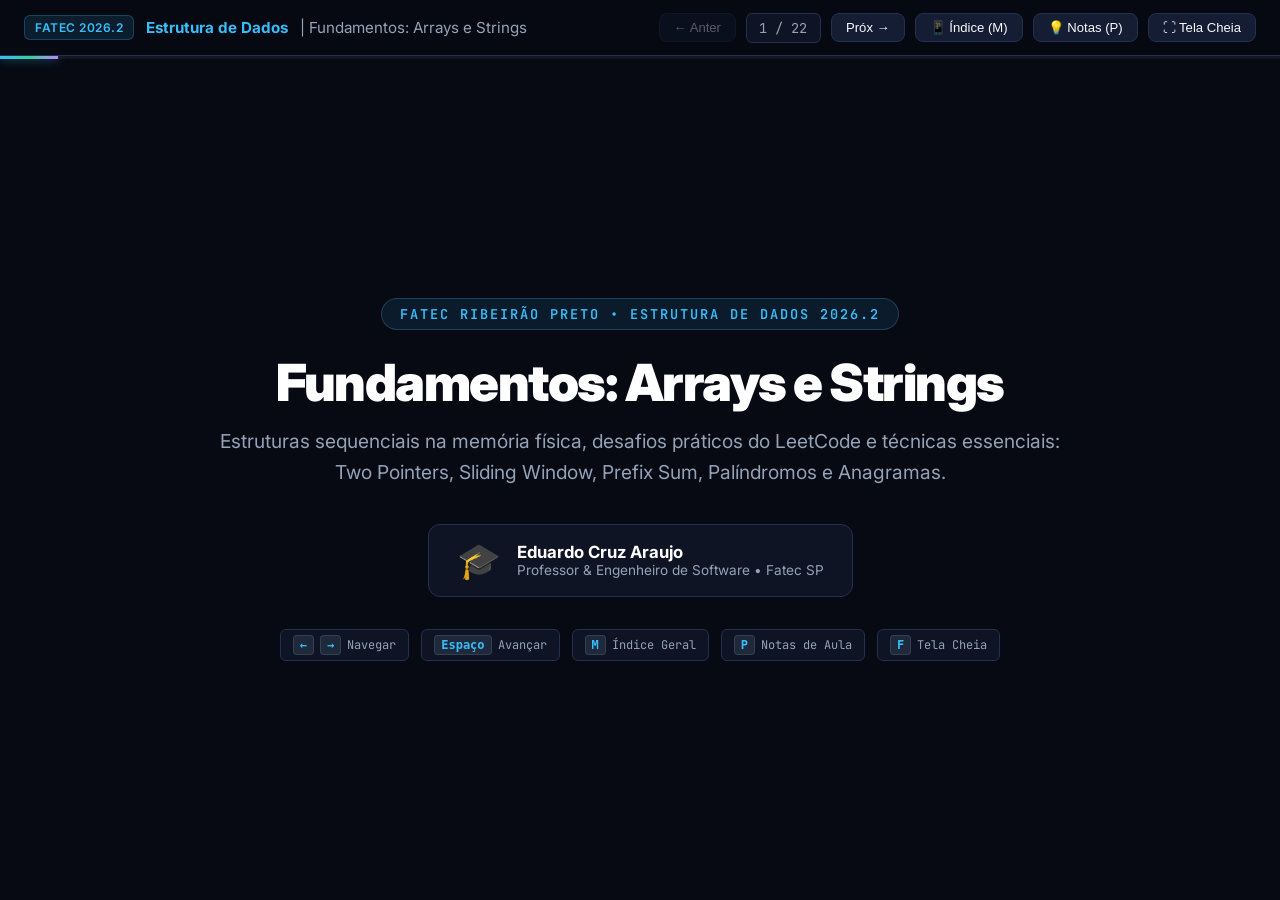
==== commit ac85313c: "fix(aula-03): corrige emoji no slide de encerramento da demo interativa" ====
--- a/03-ed-fundamentos-arrays-e-strings/src/demo/index.html
+++ b/03-ed-fundamentos-arrays-e-strings/src/demo/index.html
@@ -1082,7 +1082,7 @@
     <!-- SLIDE 22: ENCERRAMENTO -->
     <section class="slide slide-cover">
       <span class="cover-badge">FATEC RIBEIRÃO PRETO • ESTRUTURA DE DADOS</span>
-      <h1 class="cover-title">Obrigado! :mortar_board:</h1>
+      <h1 class="cover-title">Obrigado! 🎓</h1>
       <p class="cover-subtitle">Próxima Aula: <strong>Listas Encadeadas, Pilhas e Filas</strong>.</p>
       
       <div class="author-box">
